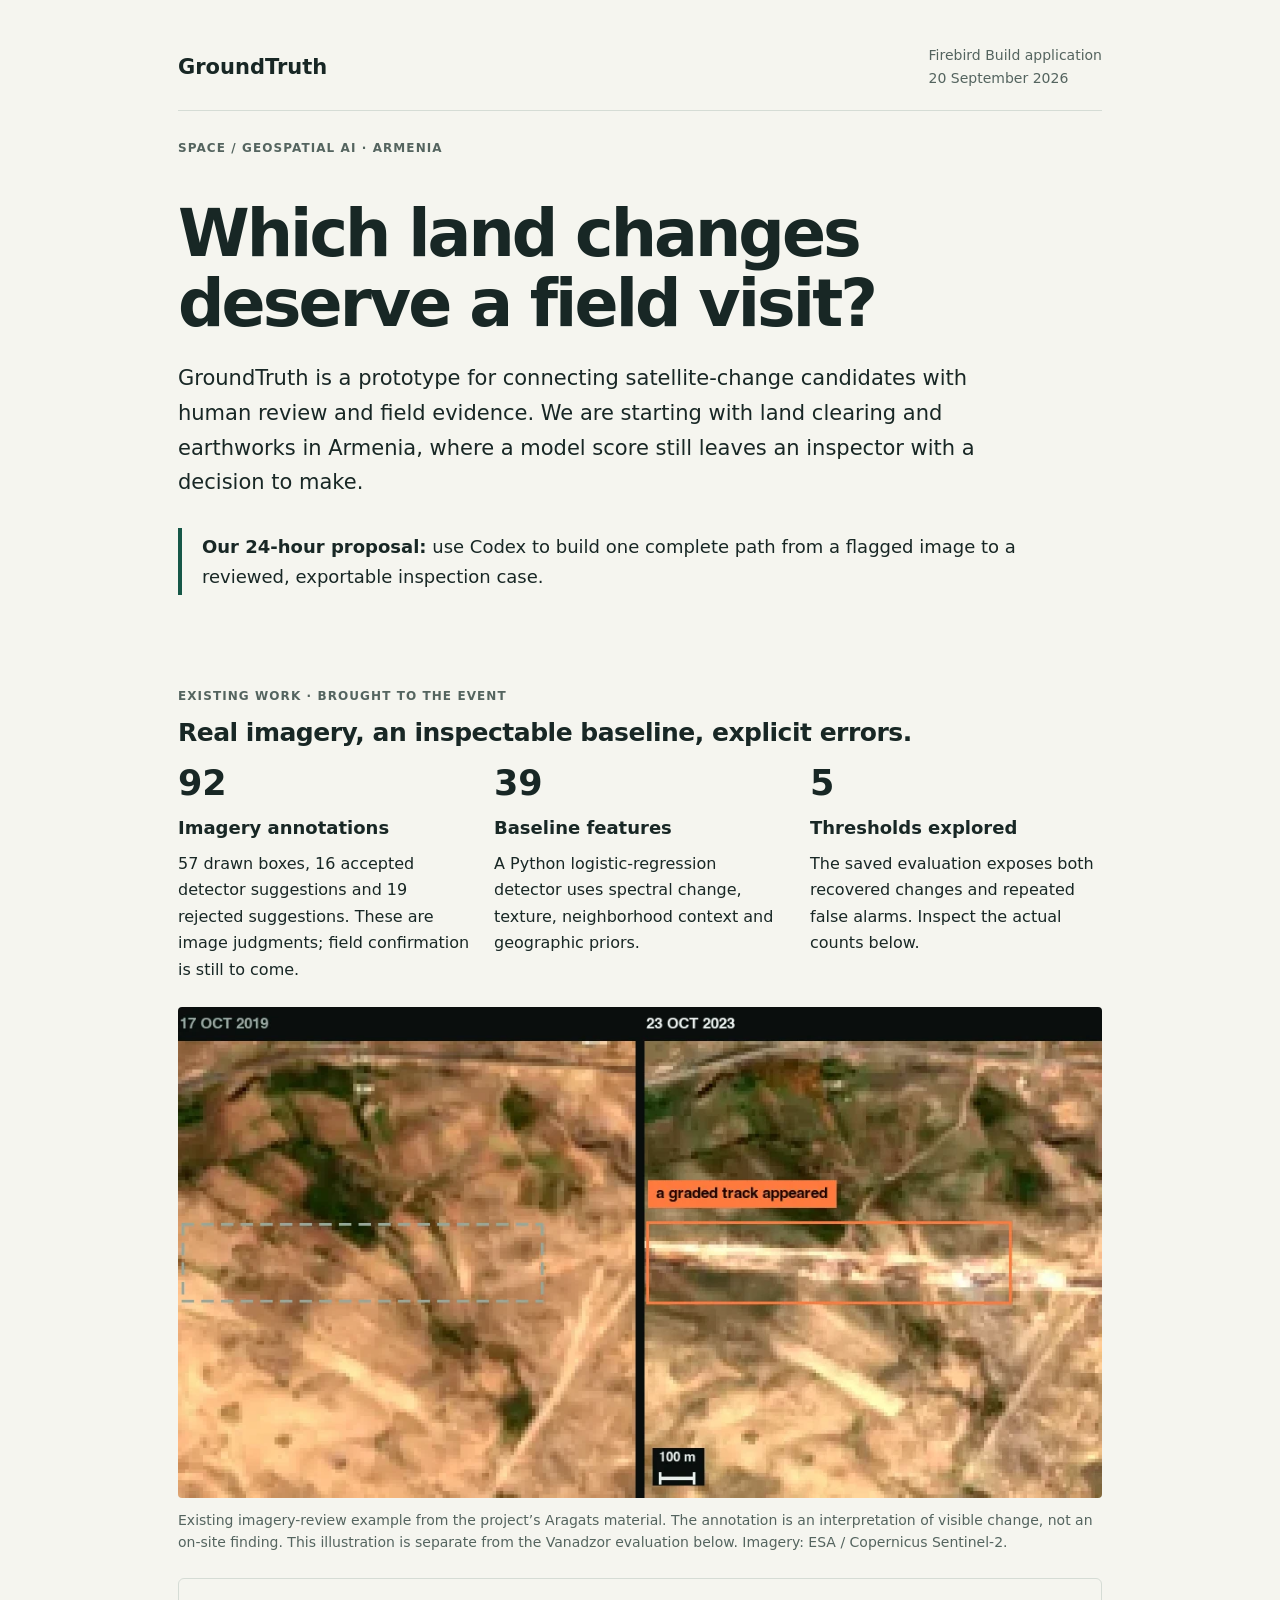
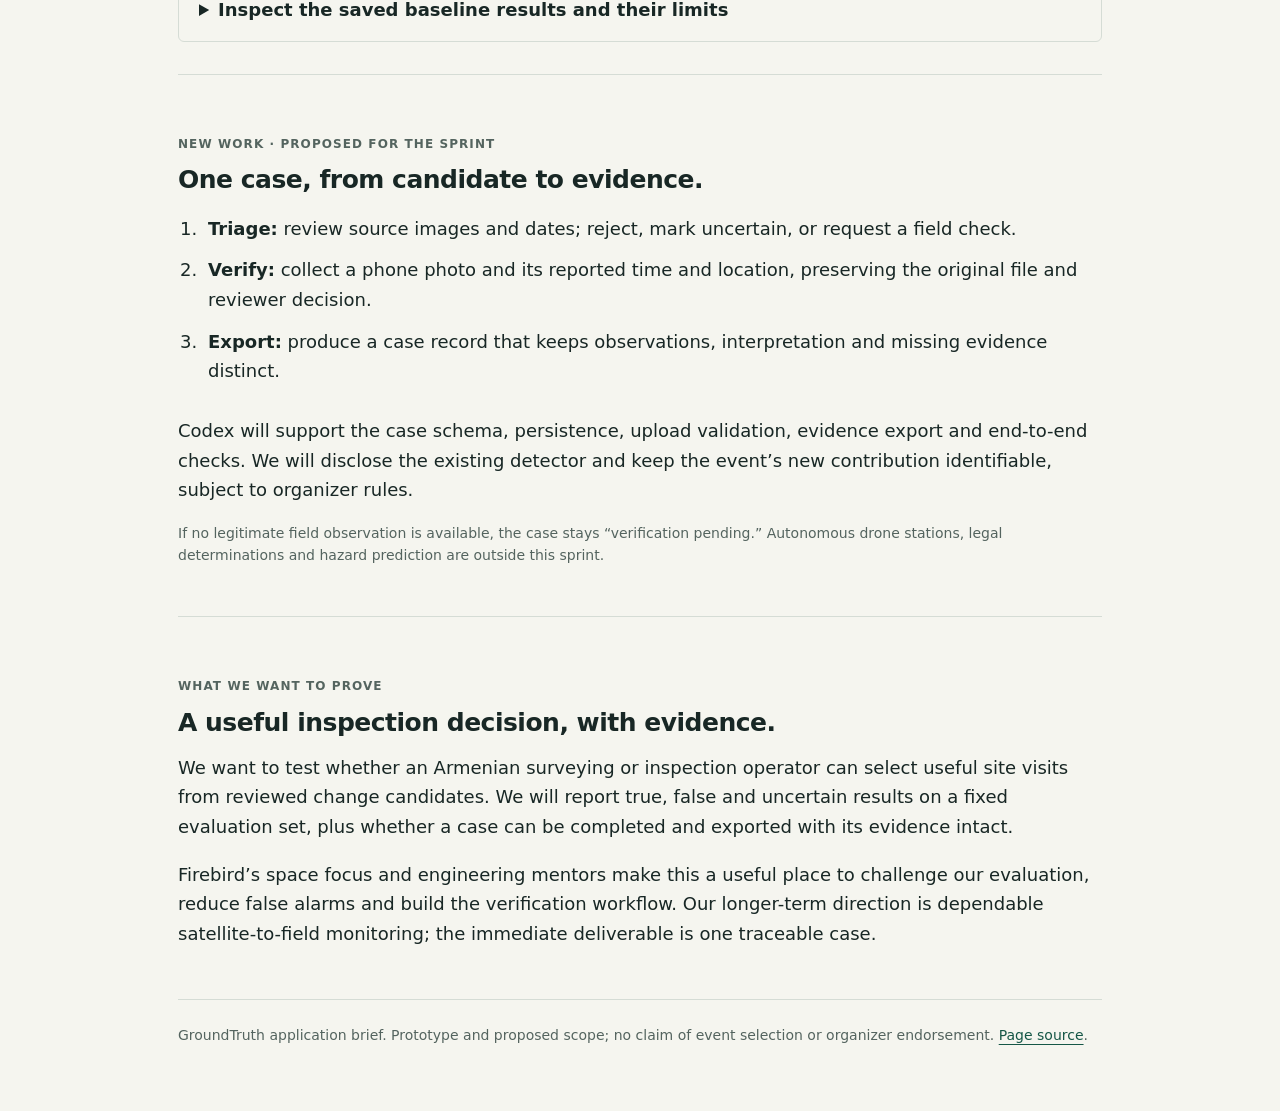
==== apply.html @ c6379533 "Add evidence-based Firebird application brief" ====
<!doctype html>
<html lang="en">
<head>
<meta charset="utf-8"><meta name="viewport" content="width=device-width,initial-scale=1">
<title>GroundTruth · Firebird Build application</title>
<meta name="description" content="Satellite-change triage for Armenian land inspection. Existing evidence and a focused 24-hour Codex build proposal.">
<style>
:root{color-scheme:light;--ink:#182725;--muted:#54645f;--line:#d5dcd5;--paper:#f5f5ef;--accent:#165747}*{box-sizing:border-box}body{margin:0;background:var(--paper);color:var(--ink);font:18px/1.65 system-ui,-apple-system,BlinkMacSystemFont,"Segoe UI",sans-serif}main{max-width:980px;margin:auto;padding:44px 28px 64px}header{display:flex;gap:24px;justify-content:space-between;align-items:center;border-bottom:1px solid var(--line);padding-bottom:20px;font-size:14px}.brand{font-weight:750;font-size:21px}.meta{color:var(--muted)}h1{font-size:clamp(36px,6vw,65px);line-height:1.08;letter-spacing:-.045em;max-width:830px;margin:40px 0 22px}h2{font-size:25px;line-height:1.25;margin:0 0 14px;letter-spacing:-.02em}h3{font-size:18px;margin:0 0 8px}p{margin:0 0 18px}.lead{font-size:21px;max-width:810px}.label{font-size:12px;font-weight:750;letter-spacing:.09em;text-transform:uppercase;color:var(--muted);margin:28px 0 10px}.focus{border-left:4px solid var(--accent);padding:4px 0 4px 20px;margin:28px 0 32px;max-width:850px}.focus p{margin:0}section{padding:32px 0;border-bottom:1px solid var(--line)}figure{margin:24px 0 0}img{width:100%;height:auto;display:block;border-radius:4px}figcaption,.small{font-size:14px;line-height:1.55;color:var(--muted);margin-top:12px}.grid{display:grid;grid-template-columns:repeat(3,1fr);gap:24px}.grid p{font-size:16px;margin-bottom:0}.number{display:block;font-size:35px;line-height:1.2;margin-bottom:9px;font-weight:700}.steps{padding-left:25px}.steps li{padding:0 0 12px 5px}details{margin-top:24px;border:1px solid var(--line);border-radius:6px;padding:16px 20px}summary{cursor:pointer;font-weight:650}details p:first-of-type{margin-top:20px}a{color:var(--accent);text-underline-offset:4px}a:focus-visible,summary:focus-visible{outline:3px solid var(--accent);outline-offset:5px}table{width:100%;border-collapse:collapse;font-size:15px;margin:20px 0}th,td{text-align:left;padding:10px 8px;border-bottom:1px solid var(--line)}footer{font-size:14px;color:var(--muted);padding-top:24px}@media(max-width:600px){main{padding:24px 20px 40px}header{align-items:start;gap:12px}.meta{max-width:140px;text-align:right;font-size:12px}h1{margin-top:32px}.lead{font-size:18px}.grid{grid-template-columns:1fr;gap:20px}.number{font-size:28px}.grid div{border-top:1px solid var(--line);padding-top:16px}details{padding:14px}th,td{padding:9px 4px;font-size:12px}section{padding:28px 0}}
</style>
</head>
<body><main>
<header><span class="brand">GroundTruth</span><span class="meta">Firebird Build application<br>20 September 2026</span></header>
<p class="label">Space / geospatial AI · Armenia</p>
<h1>Which land changes deserve a field visit?</h1>
<p class="lead">GroundTruth is a prototype for connecting satellite-change candidates with human review and field evidence. We are starting with land clearing and earthworks in Armenia, where a model score still leaves an inspector with a decision to make.</p>
<div class="focus"><p><strong>Our 24-hour proposal:</strong> use Codex to build one complete path from a flagged image to a reviewed, exportable inspection case.</p></div>
<section aria-labelledby="existing"><p class="label">Existing work · brought to the event</p><h2 id="existing">Real imagery, an inspectable baseline, explicit errors.</h2>
<div class="grid"><div><span class="number">92</span><h3>Imagery annotations</h3><p>57 drawn boxes, 16 accepted detector suggestions and 19 rejected suggestions. These are image judgments; field confirmation is still to come.</p></div><div><span class="number">39</span><h3>Baseline features</h3><p>A Python logistic-regression detector uses spectral change, texture, neighborhood context and geographic priors.</p></div><div><span class="number">5</span><h3>Thresholds explored</h3><p>The saved evaluation exposes both recovered changes and repeated false alarms. Inspect the actual counts below.</p></div></div>
<figure><img src="img/a3.webp" width="1034" height="550" alt="Sentinel-2 comparison dated 17 October 2019 and 23 October 2023, with an annotated possible new track and a 100 metre scale."><figcaption>Existing imagery-review example from the project’s Aragats material. The annotation is an interpretation of visible change, not an on-site finding. This illustration is separate from the Vanadzor evaluation below. Imagery: ESA / Copernicus Sentinel-2.</figcaption></figure>
<details><summary>Inspect the saved baseline results and their limits</summary><p>The archived Vanadzor report shows the trade-off between recovering selected changes and repeating known false alarms:</p>
<table><thead><tr><th scope="col">Threshold</th><th scope="col">Drawn positive boxes hit</th><th scope="col">Rejected boxes hit</th></tr></thead><tbody><tr><td>0.5</td><td>51 / 56</td><td>13 / 19</td></tr><tr><td>0.7</td><td>42 / 56</td><td>9 / 19</td></tr><tr><td>0.9</td><td>22 / 56</td><td>6 / 19</td></tr></tbody></table>
<p class="small">The 57 drawn boxes include one uncertain example excluded from the positive denominator. These are saved exploratory spatial cross-validation results, not a new training run, operational precision, or an independent-region benchmark. Box matching does not establish semantic-class accuracy. The archived report’s feature labels use 2018/2021/2025; its scene provenance and split boundaries need reconciliation before a fresh evaluation.</p>
<p class="small"><a href="evidence-summary.json">Download the aggregate evidence and source hashes</a>. Full training inputs are not included here, so this page does not claim to reproduce the detector.</p></details>
</section>
<section aria-labelledby="build"><p class="label">New work · proposed for the sprint</p><h2 id="build">One case, from candidate to evidence.</h2><ol class="steps"><li><strong>Triage:</strong> review source images and dates; reject, mark uncertain, or request a field check.</li><li><strong>Verify:</strong> collect a phone photo and its reported time and location, preserving the original file and reviewer decision.</li><li><strong>Export:</strong> produce a case record that keeps observations, interpretation and missing evidence distinct.</li></ol><p>Codex will support the case schema, persistence, upload validation, evidence export and end-to-end checks. We will disclose the existing detector and keep the event’s new contribution identifiable, subject to organizer rules.</p><p class="small">If no legitimate field observation is available, the case stays “verification pending.” Autonomous drone stations, legal determinations and hazard prediction are outside this sprint.</p></section>
<section aria-labelledby="why"><p class="label">What we want to prove</p><h2 id="why">A useful inspection decision, with evidence.</h2><p>We want to test whether an Armenian surveying or inspection operator can select useful site visits from reviewed change candidates. We will report true, false and uncertain results on a fixed evaluation set, plus whether a case can be completed and exported with its evidence intact.</p><p>Firebird’s space focus and engineering mentors make this a useful place to challenge our evaluation, reduce false alarms and build the verification workflow. Our longer-term direction is dependable satellite-to-field monitoring; the immediate deliverable is one traceable case.</p></section>
<footer>GroundTruth application brief. Prototype and proposed scope; no claim of event selection or organizer endorsement. <a href="https://github.com/JerrySahon/groundtruth/blob/main/apply.html">Page source</a>.</footer>
</main></body></html>
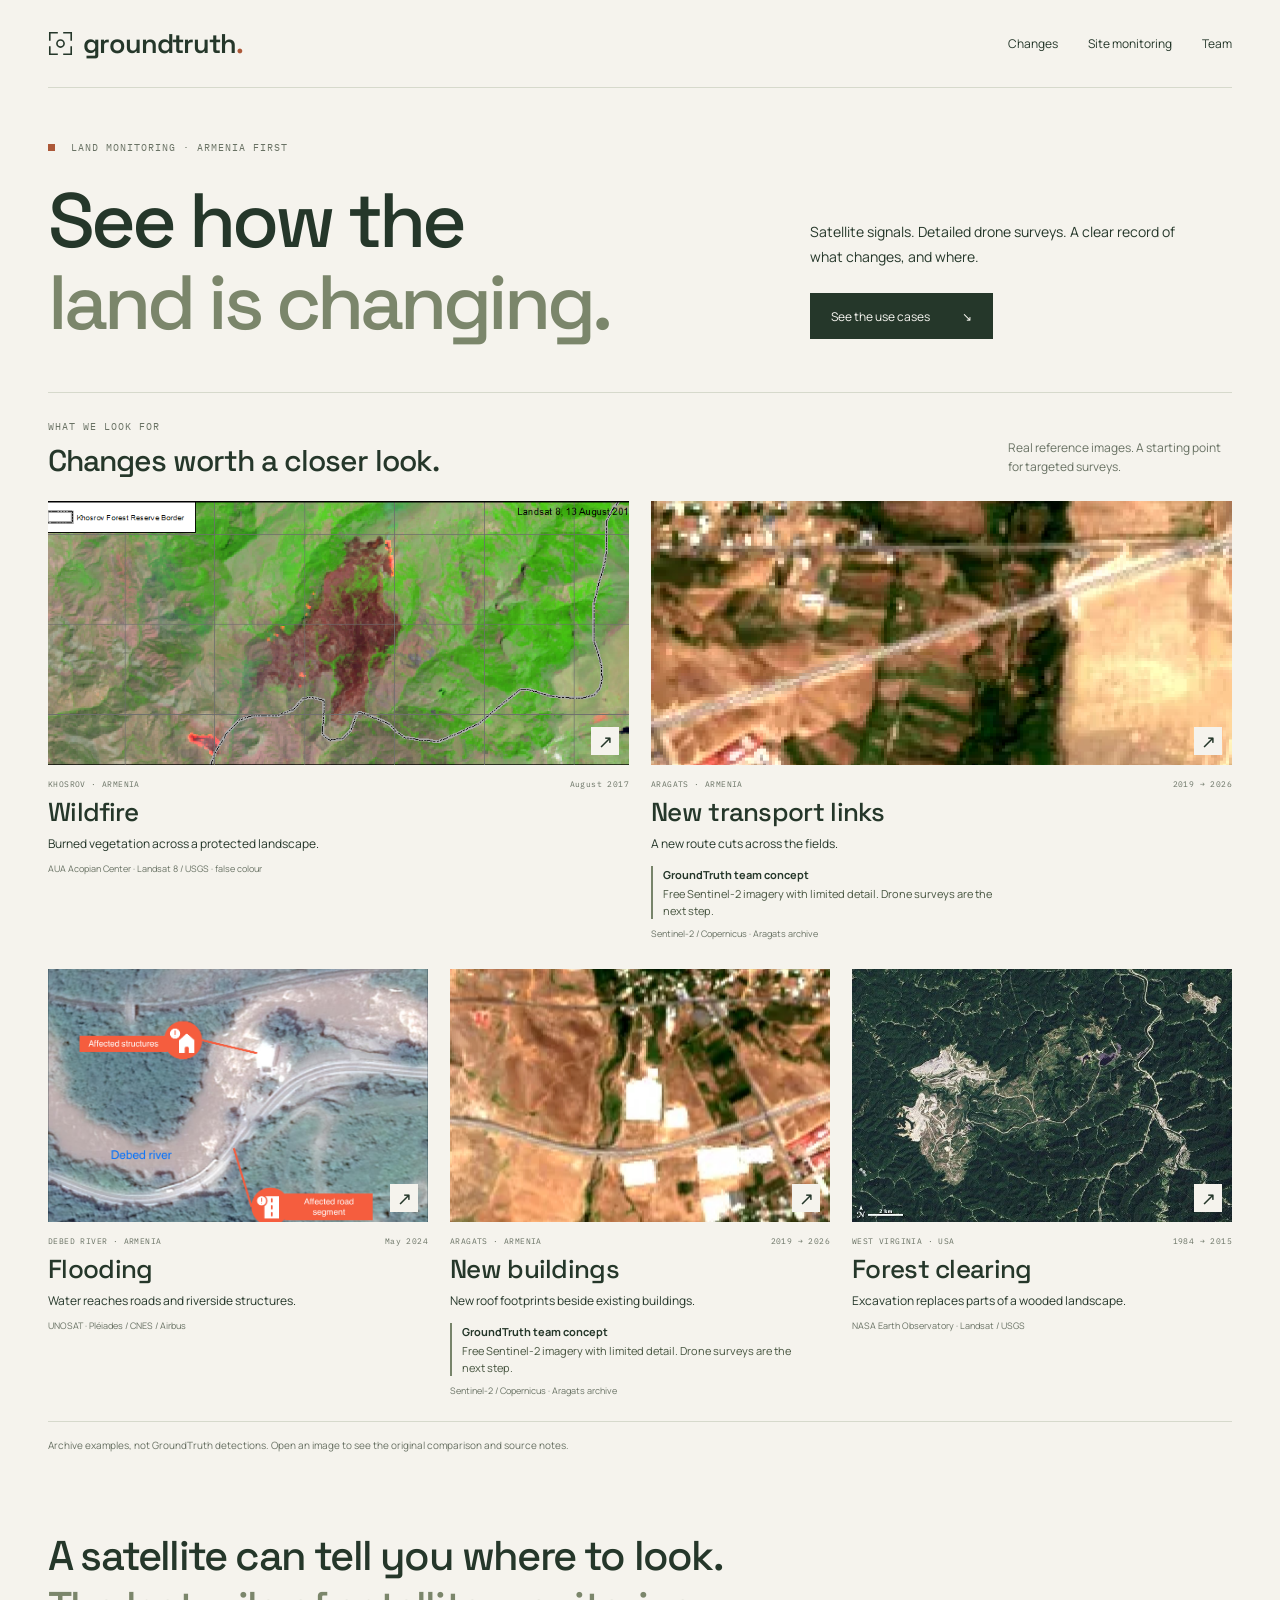
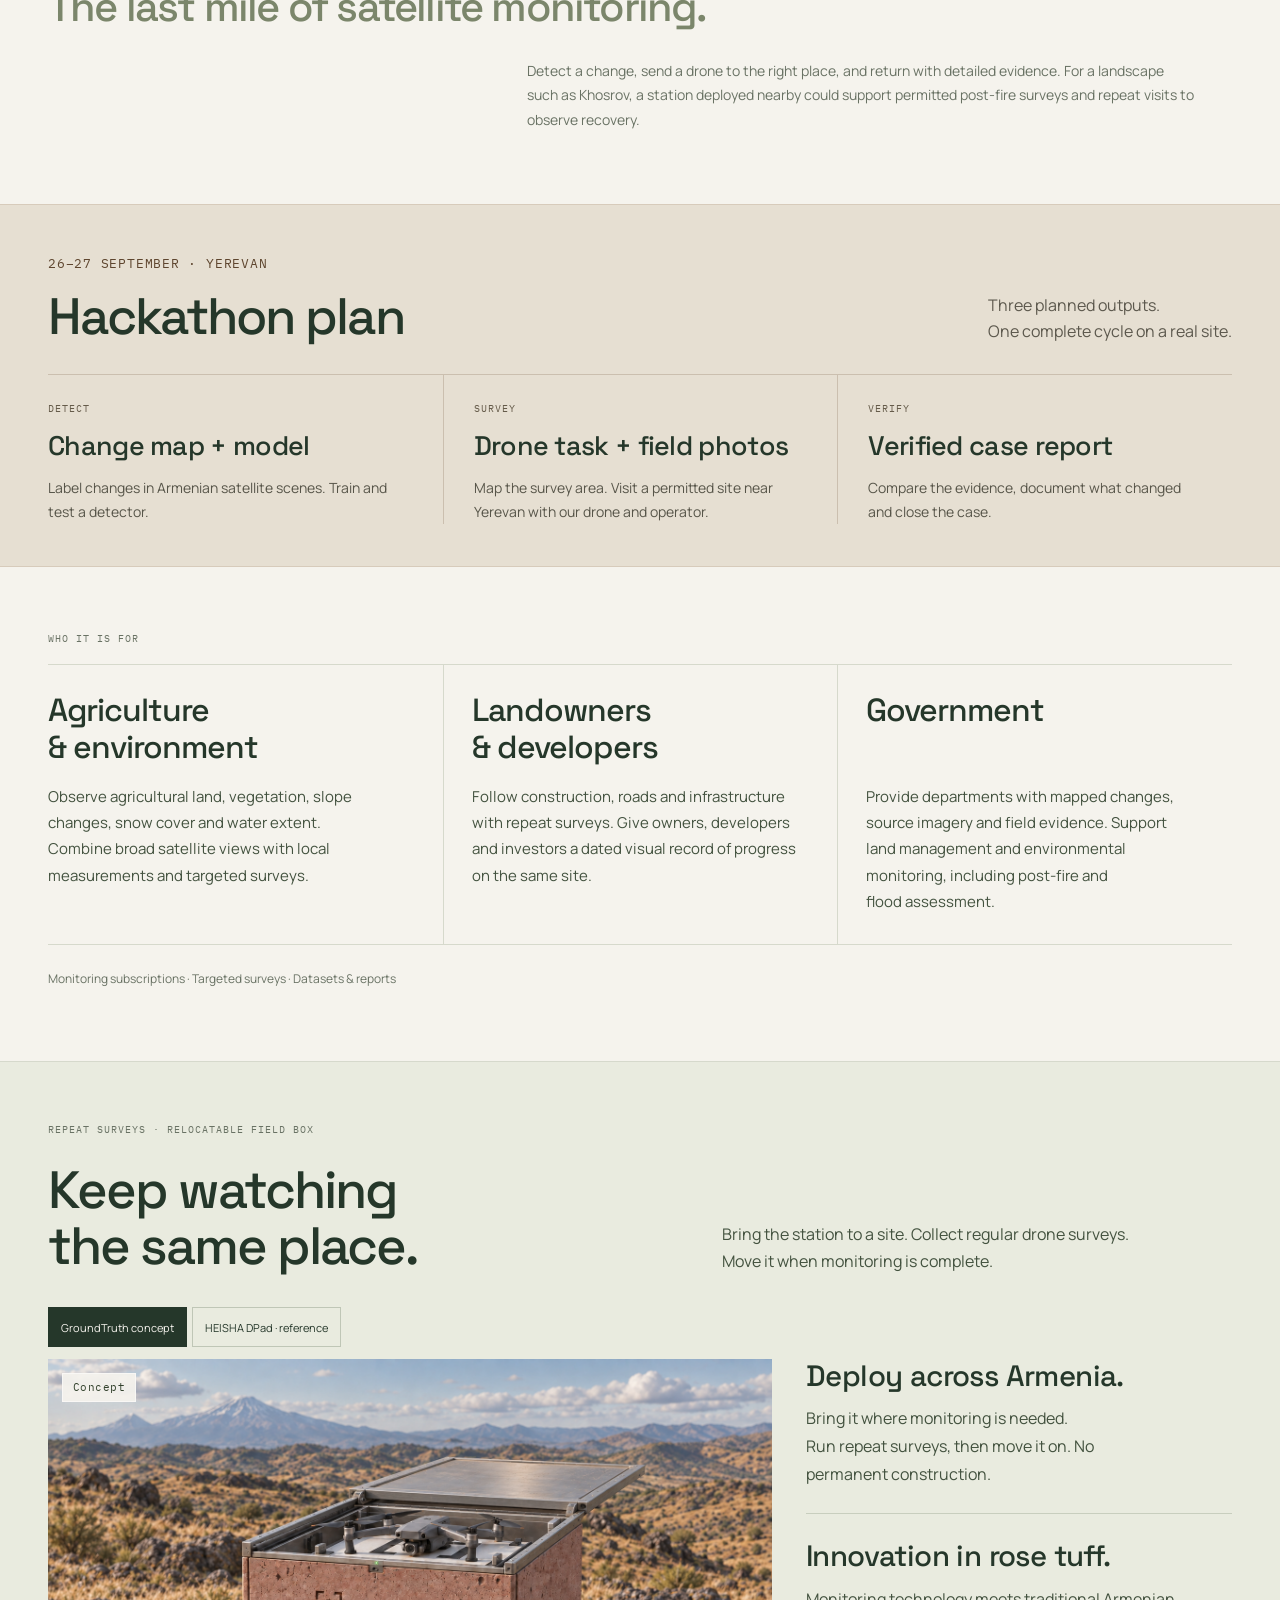
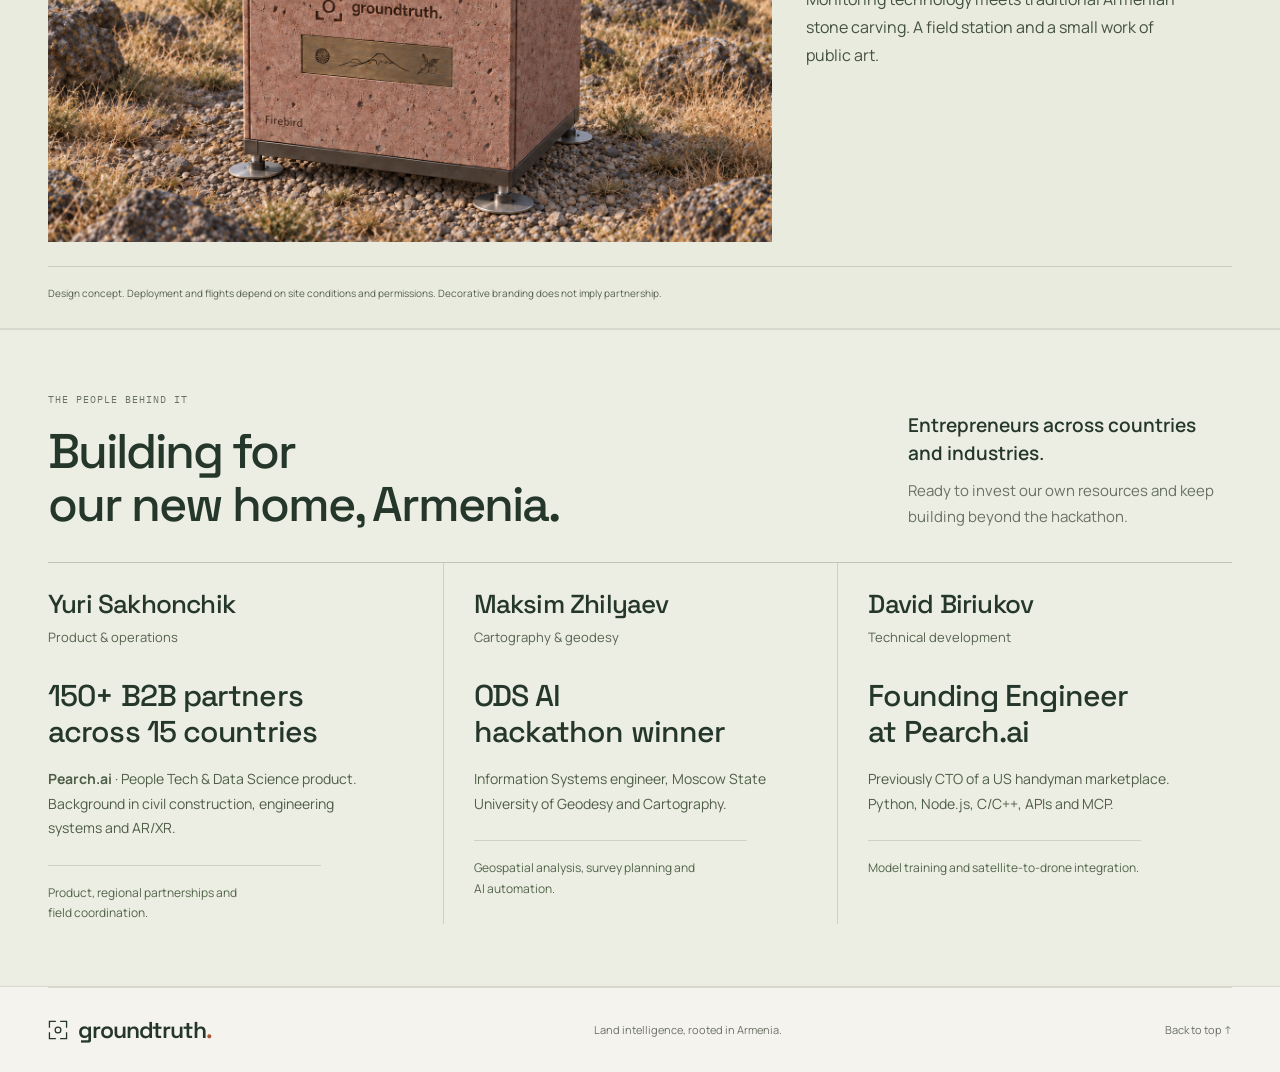
==== commit 12b5d5fd: "Publish reviewed GroundTruth landing with imagery, hackathon plan and team" ====
--- a/apply.html
+++ b/apply.html
@@ -1,28 +1,51 @@
 <!doctype html>
-<html lang="en">
-<head>
-<meta charset="utf-8"><meta name="viewport" content="width=device-width,initial-scale=1">
-<title>GroundTruth · Firebird Build application</title>
-<meta name="description" content="Satellite-change triage for Armenian land inspection. Existing evidence and a focused 24-hour Codex build proposal.">
-<style>
-:root{color-scheme:light;--ink:#182725;--muted:#54645f;--line:#d5dcd5;--paper:#f5f5ef;--accent:#165747}*{box-sizing:border-box}body{margin:0;background:var(--paper);color:var(--ink);font:18px/1.65 system-ui,-apple-system,BlinkMacSystemFont,"Segoe UI",sans-serif}main{max-width:980px;margin:auto;padding:44px 28px 64px}header{display:flex;gap:24px;justify-content:space-between;align-items:center;border-bottom:1px solid var(--line);padding-bottom:20px;font-size:14px}.brand{font-weight:750;font-size:21px}.meta{color:var(--muted)}h1{font-size:clamp(36px,6vw,65px);line-height:1.08;letter-spacing:-.045em;max-width:830px;margin:40px 0 22px}h2{font-size:25px;line-height:1.25;margin:0 0 14px;letter-spacing:-.02em}h3{font-size:18px;margin:0 0 8px}p{margin:0 0 18px}.lead{font-size:21px;max-width:810px}.label{font-size:12px;font-weight:750;letter-spacing:.09em;text-transform:uppercase;color:var(--muted);margin:28px 0 10px}.focus{border-left:4px solid var(--accent);padding:4px 0 4px 20px;margin:28px 0 32px;max-width:850px}.focus p{margin:0}section{padding:32px 0;border-bottom:1px solid var(--line)}figure{margin:24px 0 0}img{width:100%;height:auto;display:block;border-radius:4px}figcaption,.small{font-size:14px;line-height:1.55;color:var(--muted);margin-top:12px}.grid{display:grid;grid-template-columns:repeat(3,1fr);gap:24px}.grid p{font-size:16px;margin-bottom:0}.number{display:block;font-size:35px;line-height:1.2;margin-bottom:9px;font-weight:700}.steps{padding-left:25px}.steps li{padding:0 0 12px 5px}details{margin-top:24px;border:1px solid var(--line);border-radius:6px;padding:16px 20px}summary{cursor:pointer;font-weight:650}details p:first-of-type{margin-top:20px}a{color:var(--accent);text-underline-offset:4px}a:focus-visible,summary:focus-visible{outline:3px solid var(--accent);outline-offset:5px}table{width:100%;border-collapse:collapse;font-size:15px;margin:20px 0}th,td{text-align:left;padding:10px 8px;border-bottom:1px solid var(--line)}footer{font-size:14px;color:var(--muted);padding-top:24px}@media(max-width:600px){main{padding:24px 20px 40px}header{align-items:start;gap:12px}.meta{max-width:140px;text-align:right;font-size:12px}h1{margin-top:32px}.lead{font-size:18px}.grid{grid-template-columns:1fr;gap:20px}.number{font-size:28px}.grid div{border-top:1px solid var(--line);padding-top:16px}details{padding:14px}th,td{padding:9px 4px;font-size:12px}section{padding:28px 0}}
-</style>
-</head>
-<body><main>
-<header><span class="brand">GroundTruth</span><span class="meta">Firebird Build application<br>20 September 2026</span></header>
-<p class="label">Space / geospatial AI · Armenia</p>
-<h1>Which land changes deserve a field visit?</h1>
-<p class="lead">GroundTruth is a prototype for connecting satellite-change candidates with human review and field evidence. We are starting with land clearing and earthworks in Armenia, where a model score still leaves an inspector with a decision to make.</p>
-<div class="focus"><p><strong>Our 24-hour proposal:</strong> use Codex to build one complete path from a flagged image to a reviewed, exportable inspection case.</p></div>
-<section aria-labelledby="existing"><p class="label">Existing work · brought to the event</p><h2 id="existing">Real imagery, an inspectable baseline, explicit errors.</h2>
-<div class="grid"><div><span class="number">92</span><h3>Imagery annotations</h3><p>57 drawn boxes, 16 accepted detector suggestions and 19 rejected suggestions. These are image judgments; field confirmation is still to come.</p></div><div><span class="number">39</span><h3>Baseline features</h3><p>A Python logistic-regression detector uses spectral change, texture, neighborhood context and geographic priors.</p></div><div><span class="number">5</span><h3>Thresholds explored</h3><p>The saved evaluation exposes both recovered changes and repeated false alarms. Inspect the actual counts below.</p></div></div>
-<figure><img src="img/a3.webp" width="1034" height="550" alt="Sentinel-2 comparison dated 17 October 2019 and 23 October 2023, with an annotated possible new track and a 100 metre scale."><figcaption>Existing imagery-review example from the project’s Aragats material. The annotation is an interpretation of visible change, not an on-site finding. This illustration is separate from the Vanadzor evaluation below. Imagery: ESA / Copernicus Sentinel-2.</figcaption></figure>
-<details><summary>Inspect the saved baseline results and their limits</summary><p>The archived Vanadzor report shows the trade-off between recovering selected changes and repeating known false alarms:</p>
-<table><thead><tr><th scope="col">Threshold</th><th scope="col">Drawn positive boxes hit</th><th scope="col">Rejected boxes hit</th></tr></thead><tbody><tr><td>0.5</td><td>51 / 56</td><td>13 / 19</td></tr><tr><td>0.7</td><td>42 / 56</td><td>9 / 19</td></tr><tr><td>0.9</td><td>22 / 56</td><td>6 / 19</td></tr></tbody></table>
-<p class="small">The 57 drawn boxes include one uncertain example excluded from the positive denominator. These are saved exploratory spatial cross-validation results, not a new training run, operational precision, or an independent-region benchmark. Box matching does not establish semantic-class accuracy. The archived report’s feature labels use 2018/2021/2025; its scene provenance and split boundaries need reconciliation before a fresh evaluation.</p>
-<p class="small"><a href="evidence-summary.json">Download the aggregate evidence and source hashes</a>. Full training inputs are not included here, so this page does not claim to reproduce the detector.</p></details>
+<html lang="en"><head><meta charset="utf-8"><meta name="viewport" content="width=device-width,initial-scale=1">
+<title>GroundTruth — See how the land is changing</title><meta name="description" content="Land monitoring in Armenia: satellite change detection, targeted drone surveys and a clear record of each site over time.">
+<meta name="theme-color" content="#f5f3ed"><meta property="og:title" content="GroundTruth — See how the land is changing"><meta property="og:description" content="Find changes from space. Verify them in the field. Follow the same site over time."><meta property="og:type" content="website"><meta property="og:image" content="assets/observations/khosrov-fire-aua.png"><meta name="twitter:card" content="summary_large_image">
+<link rel="icon" type="image/svg+xml" href="favicon.svg"><link rel="stylesheet" href="assets/fonts/fonts.css"><link rel="stylesheet" href="styles.css?v=c1ea123e"><script src="hardware.js?v=3bca5969" defer></script><script src="imagery.js?v=9d66d478" defer></script></head><body><a class="skip" href="#main">Skip to content</a><header class="masthead wrap"><a class="brand" href="#main" aria-label="GroundTruth home"><svg viewBox="0 0 28 28" aria-hidden="true"><path d="M2 11V2h9M17 2h9v9M26 17v9h-9M11 26H2v-9"/><circle cx="14" cy="14" r="4"/></svg>groundtruth<span>.</span></a><nav aria-label="Main navigation"><a href="#observations">Changes</a><a href="#stations">Site monitoring</a><a href="#team">Team</a></nav></header><main id="main">
+<section class="hero wrap"><div><p class="eyebrow"><span class="square"></span> LAND MONITORING · ARMENIA FIRST</p><h1>See how the<br><em>land is changing.</em></h1></div><div class="hero-description"><p>Satellite signals. Detailed drone surveys. A clear record of what changes, and where.</p><a class="button dark" href="#observations">See the use cases <span aria-hidden="true">↘</span></a></div></section>
+<section class="change-gallery wrap" id="observations" aria-labelledby="gallery-title">
+<div id="evidence" class="gallery-heading"><div><p class="eyebrow">WHAT WE LOOK FOR</p><h2 id="gallery-title">Changes worth a closer look.</h2></div><p>Real reference images. A starting point for targeted surveys.</p></div>
+<div class="change-grid">
+<article class="change-card featured">
+<button type="button" class="change-photo fire-preview" data-source="fire" aria-label="Open original: Wildfire"><svg viewBox="40 34 814 357" preserveAspectRatio="xMidYMid slice" role="img" aria-label="Khosrov wildfire, false-colour Landsat image published by AUA"><image href="assets/observations/khosrov-fire-aua.png" width="1122" height="794"/></svg><span class="photo-open" aria-hidden="true">↗</span></button>
+<div class="change-meta mono"><span>KHOSROV · ARMENIA</span><span>August 2017</span></div><h3>Wildfire</h3><p class="change-observed">Burned vegetation across a protected landscape.</p><p class="change-source">AUA Acopian Center · Landsat 8 / USGS · false colour</p></article>
+<article class="change-card featured">
+<button type="button" class="change-photo " data-source="road" aria-label="Open original: New transport links"><img src="assets/aragats/road-after.jpg" alt="Supplied Aragats satellite image showing a broad pale route crossing agricultural fields." loading="lazy"><span class="photo-open" aria-hidden="true">↗</span></button>
+<div class="change-meta mono"><span>ARAGATS · ARMENIA</span><span>2019 → 2026</span></div><h3>New transport links</h3><p class="change-observed">A new route cuts across the fields.</p><p class="team-concept-note"><strong>GroundTruth team concept</strong><span>Free Sentinel-2 imagery with limited detail. Drone surveys are the next step.</span></p><p class="change-source">Sentinel-2 / Copernicus · Aragats archive</p></article>
+<article class="change-card ">
+<button type="button" class="change-photo flood-preview" data-source="flood" aria-label="Open original: Flooding"><svg viewBox="909 211 844 711" preserveAspectRatio="xMidYMid slice" role="img" aria-label="Debed flood impacts, post-event image and annotations published by UNOSAT"><image href="assets/observations/debed-flood-unosat.png" width="1800" height="1013"/></svg><span class="photo-open" aria-hidden="true">↗</span></button>
+<div class="change-meta mono"><span>DEBED RIVER · ARMENIA</span><span>May 2024</span></div><h3>Flooding</h3><p class="change-observed">Water reaches roads and riverside structures.</p><p class="change-source">UNOSAT · Pléiades / CNES / Airbus</p></article>
+<article class="change-card ">
+<button type="button" class="change-photo " data-source="buildings" aria-label="Open original: New buildings"><img src="assets/aragats/roof-after.jpg" alt="Supplied Aragats satellite image with bright roof-like features beside a road." loading="lazy"><span class="photo-open" aria-hidden="true">↗</span></button>
+<div class="change-meta mono"><span>ARAGATS · ARMENIA</span><span>2019 → 2026</span></div><h3>New buildings</h3><p class="change-observed">New roof footprints beside existing buildings.</p><p class="team-concept-note"><strong>GroundTruth team concept</strong><span>Free Sentinel-2 imagery with limited detail. Drone surveys are the next step.</span></p><p class="change-source">Sentinel-2 / Copernicus · Aragats archive</p></article>
+<article class="change-card ">
+<button type="button" class="change-photo " data-source="forest" aria-label="Open original: Forest clearing"><img src="assets/observations/hobet-2015-08-22.jpg" alt="NASA Landsat image of the Hobet mine, with exposed excavations surrounded by forest." loading="lazy"><span class="photo-open" aria-hidden="true">↗</span></button>
+<div class="change-meta mono"><span>WEST VIRGINIA · USA</span><span>1984 → 2015</span></div><h3>Forest clearing</h3><p class="change-observed">Excavation replaces parts of a wooded landscape.</p><p class="change-source">NASA Earth Observatory · Landsat / USGS</p></article>
+</div><p class="gallery-note">Archive examples, not GroundTruth detections. Open an image to see the original comparison and source notes.</p>
 </section>
-<section aria-labelledby="build"><p class="label">New work · proposed for the sprint</p><h2 id="build">One case, from candidate to evidence.</h2><ol class="steps"><li><strong>Triage:</strong> review source images and dates; reject, mark uncertain, or request a field check.</li><li><strong>Verify:</strong> collect a phone photo and its reported time and location, preserving the original file and reviewer decision.</li><li><strong>Export:</strong> produce a case record that keeps observations, interpretation and missing evidence distinct.</li></ol><p>Codex will support the case schema, persistence, upload validation, evidence export and end-to-end checks. We will disclose the existing detector and keep the event’s new contribution identifiable, subject to organizer rules.</p><p class="small">If no legitimate field observation is available, the case stays “verification pending.” Autonomous drone stations, legal determinations and hazard prediction are outside this sprint.</p></section>
-<section aria-labelledby="why"><p class="label">What we want to prove</p><h2 id="why">A useful inspection decision, with evidence.</h2><p>We want to test whether an Armenian surveying or inspection operator can select useful site visits from reviewed change candidates. We will report true, false and uncertain results on a fixed evaluation set, plus whether a case can be completed and exported with its evidence intact.</p><p>Firebird’s space focus and engineering mentors make this a useful place to challenge our evaluation, reduce false alarms and build the verification workflow. Our longer-term direction is dependable satellite-to-field monitoring; the immediate deliverable is one traceable case.</p></section>
-<footer>GroundTruth application brief. Prototype and proposed scope; no claim of event selection or organizer endorsement. <a href="https://github.com/JerrySahon/groundtruth/blob/main/apply.html">Page source</a>.</footer>
-</main></body></html>
+<dialog id="source-dialog" aria-labelledby="source-title"><div class="source-dialog-head"><div><p class="eyebrow" id="source-place"></p><h2 id="source-title"></h2></div><button type="button" id="source-close" aria-label="Close original image">Close <span aria-hidden="true">×</span></button></div><div id="source-images"></div><p id="source-caption"></p><p id="source-credit"></p></dialog>
+<section class="intro wrap section" id="monitoring"><h2>A satellite can tell you where to look. <br><span class="muted">The last mile of satellite monitoring.</span></h2><p>Detect a change, send a drone to the right place, and return with detailed evidence. For a landscape such as Khosrov, a station deployed nearby could support permitted post-fire surveys and repeat visits to observe recovery.</p>
+</section><section class="hackathon-plan" id="sprint" aria-labelledby="hackathon-title"><div class="wrap">
+<div class="hackathon-heading"><div><p class="hackathon-date mono">26–27 SEPTEMBER · YEREVAN</p><h2 id="hackathon-title">Hackathon plan</h2></div><p>Three planned outputs. <br>One complete cycle on a real site.</p></div>
+<div class="hackathon-outputs">
+<article><span class="output-label mono">DETECT</span><h3>Change map + model</h3><p>Label changes in Armenian satellite scenes. Train and test a detector.</p></article>
+<article><span class="output-label mono">SURVEY</span><h3>Drone task + field photos</h3><p>Map the survey area. Visit a permitted site near Yerevan with our drone and operator.</p></article>
+<article><span class="output-label mono">VERIFY</span><h3>Verified case report</h3><p>Compare the evidence, document what changed and close the case.</p></article>
+</div></div></section><section class="users-section section wrap" id="audience"><p class="eyebrow">WHO IT IS FOR</p><div class="use-cases"><article><h2>Agriculture<br>& environment</h2><p>Observe agricultural land, vegetation, slope changes, snow cover and water extent. Combine broad satellite views with local measurements and targeted surveys.</p></article><article><h2>Landowners<br>& developers</h2><p>Follow construction, roads and infrastructure with repeat surveys. Give owners, developers and investors a dated visual record of progress on the same site.</p></article><article><h2>Government</h2><p>Provide departments with mapped changes, source imagery and field evidence. Support land management and environmental monitoring, including post-fire and flood assessment.</p></article></div><p class="business-note">Monitoring subscriptions · Targeted surveys · Datasets & reports</p></section><section class="deployment-section" id="stations"><div class="wrap">
+<div class="deployment-heading"><div><p class="eyebrow">REPEAT SURVEYS · RELOCATABLE FIELD BOX</p><h2>Keep watching<br>the same place.</h2></div><p>Bring the station to a site. Collect regular drone surveys. Move it when monitoring is complete.</p></div>
+<div class="deployment-layout">
+<div class="hardware-visual"><div class="hardware-tabs" role="group" aria-label="View the GroundTruth concept or hardware reference"><button type="button" data-hardware="concept" class="active" aria-pressed="true">GroundTruth concept</button><button type="button" data-hardware="reference" aria-pressed="false">HEISHA DPad · reference</button></div>
+<figure><img id="hardware-image" src="assets/hardware/groundtruth-field-box-v18.png" width="1536" height="1024" alt="GroundTruth concept: a rose-tuff drone station with Armenian-inspired engraving in a highland landscape." loading="lazy"><figcaption id="hardware-caption" class="concept-badge">Concept</figcaption></figure></div>
+<div class="deployment-details">
+<article><h3>Deploy across Armenia.</h3><p>Bring it where monitoring is needed. Run repeat surveys, then move it on. No permanent construction.</p></article>
+<article><h3>Innovation in rose tuff.</h3><p>Monitoring technology meets traditional Armenian stone carving. A field station and a small work of public art.</p></article>
+</div></div>
+<p class="deployment-note">Design concept. Deployment and flights depend on site conditions and permissions. Decorative branding does not imply partnership.</p>
+</div></section><section class="team-section" id="team"><div class="wrap">
+<div class="section-heading"><div><p class="eyebrow">THE PEOPLE BEHIND IT</p><h2>Building for<br>our new home, Armenia.</h2></div><p class="team-intro"><strong>Entrepreneurs across countries and industries.</strong> Ready to invest our own resources and keep building beyond the hackathon.</p></div>
+<div class="team-profiles">
+<article><header><h3>Yuri Sakhonchik</h3><p class="person-role">Product & operations</p></header><div class="person-experience"><p class="experience-headline">150+ B2B partners<br>across 15 countries</p><p><strong>Pearch.ai</strong> · People Tech & Data Science product. Background in civil construction, engineering systems and AR/XR.</p></div><p class="person-contribution">Product, regional partnerships and field coordination.</p></article>
+<article><header><h3>Maksim Zhilyaev</h3><p class="person-role">Cartography & geodesy</p></header><div class="person-experience"><p class="experience-headline">ODS AI<br>hackathon winner</p><p>Information Systems engineer, Moscow State University of Geodesy and Cartography.</p></div><p class="person-contribution">Geospatial analysis, survey planning and AI automation.</p></article>
+<article><header><h3>David Biriukov</h3><p class="person-role">Technical development</p></header><div class="person-experience"><p class="experience-headline">Founding Engineer<br>at Pearch.ai</p><p>Previously CTO of a US handyman marketplace. Python, Node.js, C/C++, APIs and MCP.</p></div><p class="person-contribution">Model training and satellite-to-drone integration.</p></article>
+</div></div></section></main><footer class="wrap"><a class="brand small-brand" href="#main"><svg viewBox="0 0 28 28" aria-hidden="true"><path d="M2 11V2h9M17 2h9v9M26 17v9h-9M11 26H2v-9"/><circle cx="14" cy="14" r="4"/></svg>groundtruth<span>.</span></a><p>Land intelligence, rooted in Armenia.</p><a href="#main">Back to top ↑</a></footer><noscript><p class="wrap">Reference images remain visible. Opening the full originals and switching station images requires JavaScript.</p></noscript></body></html>
--- a/assets/fonts/fonts.css
+++ b/assets/fonts/fonts.css
@@ -0,0 +1,77 @@
+@font-face {
+  font-family: 'IBM Plex Mono';
+  font-style: normal;
+  font-weight: 400;
+  font-display: swap;
+  src: url(font-0.ttf) format('truetype');
+}
+@font-face {
+  font-family: 'IBM Plex Mono';
+  font-style: normal;
+  font-weight: 500;
+  font-display: swap;
+  src: url(font-1.ttf) format('truetype');
+}
+@font-face {
+  font-family: 'Manrope';
+  font-style: normal;
+  font-weight: 400;
+  font-display: swap;
+  src: url(font-2.ttf) format('truetype');
+}
+@font-face {
+  font-family: 'Manrope';
+  font-style: normal;
+  font-weight: 500;
+  font-display: swap;
+  src: url(font-3.ttf) format('truetype');
+}
+@font-face {
+  font-family: 'Manrope';
+  font-style: normal;
+  font-weight: 600;
+  font-display: swap;
+  src: url(font-4.ttf) format('truetype');
+}
+@font-face {
+  font-family: 'Manrope';
+  font-style: normal;
+  font-weight: 700;
+  font-display: swap;
+  src: url(font-5.ttf) format('truetype');
+}
+@font-face {
+  font-family: 'Manrope';
+  font-style: normal;
+  font-weight: 800;
+  font-display: swap;
+  src: url(font-6.ttf) format('truetype');
+}
+@font-face {
+  font-family: 'Space Grotesk';
+  font-style: normal;
+  font-weight: 400;
+  font-display: swap;
+  src: url(font-7.ttf) format('truetype');
+}
+@font-face {
+  font-family: 'Space Grotesk';
+  font-style: normal;
+  font-weight: 500;
+  font-display: swap;
+  src: url(font-8.ttf) format('truetype');
+}
+@font-face {
+  font-family: 'Space Grotesk';
+  font-style: normal;
+  font-weight: 600;
+  font-display: swap;
+  src: url(font-9.ttf) format('truetype');
+}
+@font-face {
+  font-family: 'Space Grotesk';
+  font-style: normal;
+  font-weight: 700;
+  font-display: swap;
+  src: url(font-10.ttf) format('truetype');
+}
--- a/styles.css
+++ b/styles.css
@@ -0,0 +1,35 @@
+:root{--paper:#f5f3ed;--ink:#25372a;--muted:#697264;--line:#d6d9cc;--accent:#ac5838;--wash:#e9ebdf;--white:#faf9f4;--display:'Space Grotesk',sans-serif;--body:'Manrope',sans-serif;--mono:'IBM Plex Mono',monospace}*{box-sizing:border-box}html{scroll-behavior:smooth;scroll-padding-top:24px}body{margin:0;background:var(--paper);color:var(--ink);font-family:var(--body);-webkit-font-smoothing:antialiased}a{color:inherit;text-decoration:none}button,input{font:inherit}button{cursor:pointer;color:inherit}button,a,input{-webkit-tap-highlight-color:transparent}a:focus-visible,button:focus-visible,input:focus-visible{outline:3px solid #c66a3f;outline-offset:5px}img{max-width:100%;display:block}figure,p{margin:0}p{line-height:1.75;text-wrap:pretty}h1,h2,h3{font-family:var(--display);font-weight:500;margin:0;line-height:1.08;text-wrap:balance}h1{font-size:clamp(46px,6vw,86px);letter-spacing:-4px}h1 em{font-style:normal;color:#7b866b}h2{font-size:clamp(34px,3.8vw,54px);letter-spacing:-2px}h3{font-size:26px;letter-spacing:-.8px}button,a{transition:color .18s,background .18s,border-color .18s}::selection{background:#dac3a4}[hidden]{display:none!important}.wrap{width:calc(100% - 96px);max-width:1344px;margin-inline:auto}.section{padding-block:72px}.mono,.eyebrow{font:400 10px/1.55 var(--mono);letter-spacing:.05em}.eyebrow{letter-spacing:.1em;margin-bottom:24px;color:var(--muted)}.square{display:inline-block;width:7px;height:7px;margin-right:9px;background:var(--accent)}.muted{color:#7b866b}.masthead{height:88px;display:flex;align-items:center;justify-content:space-between;gap:24px;border-bottom:1px solid var(--line)}.brand{font:600 27px var(--display);letter-spacing:-1.1px;display:inline-flex;align-items:center}.brand svg{width:25px;height:25px;fill:none;stroke:currentColor;stroke-width:1.8;margin-right:10px}.brand>span{color:var(--accent)}.masthead nav{display:flex;gap:30px;font-size:12px}.masthead nav a:hover{color:var(--accent)}.hero{display:grid;grid-template-columns:1.65fr 1fr;gap:65px;padding-block:52px 40px;align-items:end}.hero .eyebrow{margin-bottom:23px}.hero-description{max-width:390px;padding-bottom:5px}.hero-description p{font-size:14px;line-height:1.85}.button{display:inline-flex;align-items:center;justify-content:space-between;gap:32px;min-height:46px;padding:13px 21px;font-size:12px}.button.dark{background:var(--ink);color:var(--white)}.button:hover{background:#415441}.hero .button{margin-top:23px}.intro h2{font-size:clamp(30px,3.25vw,48px);max-width:1100px;line-height:1.22;letter-spacing:-1.8px}.intro>p{margin-top:26px;margin-left:auto;max-width:705px;font-size:14px;color:var(--muted)}.section-heading{display:flex;justify-content:space-between;gap:45px;align-items:end;margin-bottom:32px}.section-heading>p{max-width:360px;font-size:14px;color:var(--muted);line-height:1.8}.section-heading .eyebrow{margin-bottom:18px}.evidence-section{background:#24382c;color:var(--white);padding-block:66px}.evidence-section .eyebrow,.evidence-section .section-heading>p{color:#c2cabb}.evidence-controls{display:flex;align-items:center;justify-content:space-between;gap:25px;margin-bottom:23px}.case-tabs,.view-controls{display:flex;gap:4px}.case-tabs button,.view-controls button{background:none;color:#c2cabb;border:1px solid transparent;padding:11px 14px;font-size:12px;line-height:1.4}.case-tabs button{border-bottom:1px solid #526052;padding-inline:16px}.case-tabs button.active{background:#e8eadd;color:var(--ink);border-color:#e8eadd}.view-controls{border:1px solid #586959;padding:3px}.view-controls button{font-size:11px;padding:7px 12px}.view-controls button.active{background:#485b49;color:white}.case-tabs button:hover,.view-controls button:hover{color:white;background:#48614b}.evidence-workspace{display:grid;grid-template-columns:2.6fr 1fr;gap:34px;align-items:start}.pair-view{display:grid;grid-template-columns:1fr 1fr;gap:9px}.image-frame{position:relative}.image-frame img{width:100%;height:auto}.image-date{position:absolute;left:10px;top:10px;background:#233328e8;color:white;padding:6px 8px;font-size:9px}.image-lab{--roi-left:0%;--roi-top:33.3%;--roi-width:88%;--roi-height:66.7%}.change-marker{position:absolute;left:var(--roi-left);top:var(--roi-top);width:var(--roi-width);height:var(--roi-height);overflow:visible;pointer-events:none;z-index:1}.change-marker rect{fill:none;stroke-dasharray:14 9;stroke-linejoin:round;vector-effect:non-scaling-stroke}.marker-contrast{stroke:#17271d;stroke-width:5;stroke-opacity:.7}.marker-line{stroke:#ffe098;stroke-width:2.5}.hide-change .change-marker{display:none}.image-tools{display:flex;justify-content:space-between;gap:15px;align-items:center;padding-block:14px}.image-tools label{font-size:11px;display:flex;gap:7px;align-items:center;cursor:pointer}.image-tools input{accent-color:#cfbd8c;width:15px;height:15px;margin:0}.image-tools>.mono{font-size:8px;color:#b5c1af}.compare{max-width:580px;aspect-ratio:1;position:relative;margin-inline:auto}.compare img{width:100%;height:100%;object-fit:cover}.compare-base{position:absolute;inset:0}.compare-before{position:absolute;inset:0;clip-path:inset(0 calc(100% - var(--split)) 0 0)}.compare-date{position:absolute;top:14px;padding:6px 8px;background:#213a2ae8;font-size:9px;z-index:2}.compare-date.before{left:14px}.compare-date.after{right:14px}.compare-line{position:absolute;left:var(--split);top:0;bottom:0;width:2px;background:var(--paper);transform:translateX(-1px);pointer-events:none;z-index:2}.compare-line span{position:absolute;top:50%;left:50%;transform:translate(-50%,-50%);background:var(--paper);color:var(--ink);border-radius:50%;height:43px;width:43px;display:grid;place-items:center;font-size:18px;box-shadow:0 0 0 5px #fff2}.compare input{position:absolute;inset:0;opacity:0;width:100%;height:100%;cursor:ew-resize;margin:0;z-index:3}.compare:focus-within{outline:3px solid #eccb88;outline-offset:5px}.case-id{font-size:9px;color:#bdc6b2;margin-bottom:17px}.case-info h3{font-size:30px;letter-spacing:-1px;line-height:1.12;margin-bottom:16px}.case-info>p:not(.mono){font-size:13px;color:#c0cabb;line-height:1.8}.case-question{border-top:1px solid #586659;margin-top:22px;padding-top:18px}.case-question .mono{font-size:9px;color:#e1c894}.case-question p{font-size:13px;line-height:1.8;margin-top:10px}.case-info .case-state{font-size:11px!important;margin-top:19px;color:#bcc8b5!important}.image-credit{font-size:10px;color:#b1bfab;line-height:1.8;max-width:860px;margin-top:17px}.build-steps{display:grid;grid-template-columns:repeat(3,1fr);border-block:1px solid var(--line)}.build-steps article{padding:30px 30px 30px 0}.build-steps article+article{padding-left:30px;border-left:1px solid var(--line)}.build-steps svg{display:block;fill:none;stroke:var(--ink);stroke-width:1.5;width:48px;height:48px;margin-bottom:24px}.accent-stroke{stroke:var(--accent)}.build-steps h3{font-size:25px;margin-bottom:16px;line-height:1.18}.build-steps p{font-size:14px;color:var(--muted);line-height:1.8}.build-foot{padding-top:18px;font-size:12px;color:var(--muted)}.users-section{padding-top:0}.use-cases{border-top:1px solid var(--line)}.use-cases article{display:grid;grid-template-columns:minmax(250px,.8fr) minmax(0,1.3fr);gap:32px;align-items:start;border-bottom:1px solid var(--line);padding-block:31px}.use-cases h2{font-size:clamp(32px,3.2vw,44px);letter-spacing:-1.5px;line-height:1.1}.use-cases p{font-size:16px;color:#43523f;max-width:55ch;line-height:1.65}.business-note{margin-top:23px;font-size:12px;color:var(--muted)}.team-section{padding-block:62px;border-block:1px solid var(--line);background:#eceee3}.team-list{border-top:1px solid #cdd3c2}.team-list article{display:grid;grid-template-columns:1fr 1.3fr;gap:65px;padding-block:27px;border-bottom:1px solid #cdd3c2;align-items:start}.team-list h3{font-size:25px}.person-role{font-size:12px;color:#56634e;margin-top:8px}.team-list article>p{font-size:13px;line-height:1.85;color:#56634e}footer{display:flex;align-items:center;justify-content:space-between;gap:30px;padding-block:27px;border-top:1px solid var(--line)}.small-brand{font-size:23px}.small-brand svg{width:20px;height:20px}footer p,footer>a:last-child{font-size:11px;color:var(--muted)}.sr-only{position:absolute;width:1px;height:1px;overflow:hidden;clip:rect(0,0,0,0)}.skip{position:absolute;left:16px;top:-70px;background:var(--paper);padding:15px;z-index:10}.skip:focus{top:12px}
+@media(max-width:1100px){.wrap{width:calc(100% - 64px)}.hero{gap:35px}.hero h1{font-size:64px;letter-spacing:-3px}.hero-description p{font-size:13px}.use-cases article{gap:28px}.evidence-workspace{grid-template-columns:2.1fr 1fr;gap:26px}.case-info h3{font-size:26px}.case-info>p:not(.mono),.case-question p{font-size:12px}.image-tools>.mono{display:none}.build-steps article{padding-right:23px}.build-steps article+article{padding-left:23px}.build-steps h3{font-size:22px}.team-list article{gap:45px}}
+@media(max-width:800px){.wrap{width:calc(100% - 40px)}.masthead{height:76px;gap:15px}.brand{font-size:23px}.brand svg{width:21px;height:21px}.masthead nav{gap:15px;font-size:10px}.masthead nav a:first-child{display:none}.hero{grid-template-columns:1fr;padding-block:35px 27px;gap:22px}.hero h1{font-size:clamp(45px,8vw,66px);letter-spacing:-2.6px}.hero .eyebrow{font-size:8px;margin-bottom:19px}.hero-description{max-width:500px}.hero-description p{font-size:14px}.hero .button{margin-top:20px}.section,.intro{padding-block:48px}.intro h2{font-size:31px;letter-spacing:-1.3px}.intro h2 br{display:none}.intro>p{font-size:13px;margin-top:20px}.section-heading{display:block;margin-bottom:27px}.section-heading>p{font-size:13px;max-width:500px;margin-top:18px}.section-heading>p br{display:none}h2{font-size:35px;letter-spacing:-1.6px}.eyebrow{font-size:9px;margin-bottom:19px}.evidence-section{padding-block:48px}.evidence-controls{display:block}.case-tabs button{font-size:11px;padding:10px}.view-controls{width:max-content;margin-top:14px}.evidence-workspace{grid-template-columns:1fr;gap:20px}.pair-view{gap:6px}.image-date{font-size:8px;padding:4px 6px;top:7px;left:7px}.case-info h3{font-size:29px}.case-info>p:not(.mono),.case-question p{font-size:13px}.case-id{margin-bottom:12px}.case-question{margin-top:17px;padding-top:15px}.image-credit{font-size:10px;margin-top:20px}.build-steps{grid-template-columns:1fr}.build-steps article,.build-steps article+article{padding:24px 0 24px 67px;border-left:0;position:relative}.build-steps article+article{border-top:1px solid var(--line)}.build-steps svg{position:absolute;left:0;top:26px;width:43px;height:43px}.build-steps h3{font-size:24px;margin-bottom:12px}.build-steps p{font-size:13px}.build-foot{font-size:11px}.users-section{padding-top:0}.use-cases article{grid-template-columns:1fr;gap:17px;padding-block:27px}.use-cases h2{font-size:34px;letter-spacing:-1.2px}.use-cases h2 br{display:none}.use-cases p{font-size:14px}.business-note{font-size:11px}.team-section{padding-block:46px}.team-list article{grid-template-columns:1fr;gap:15px;padding-block:24px}.team-list article>p{font-size:13px}.team-list h3{font-size:25px}footer{flex-wrap:wrap;gap:17px}footer p{display:none}footer>a:last-child{font-size:10px}.small-brand{font-size:22px}.small-brand svg{width:19px;height:19px}}
+@media(prefers-reduced-motion:reduce){html{scroll-behavior:auto}*{transition:none!important}}
+@media(max-width:800px){}
+
+/* GroundTruth mobile deployment: existing hardware, separated from branding concept. */
+.claude-original img{width:100%;height:auto}.use-cases{max-width:1060px}.users-section>.eyebrow{margin-bottom:18px}.use-cases article{padding-block:26px}.use-cases h2{font-size:clamp(29px,2.9vw,40px)}
+.deployment-section{background:var(--wash);border-block:1px solid var(--line);padding-block:60px 26px}.deployment-heading{display:grid;grid-template-columns:1.25fr 1fr;gap:36px;align-items:end;margin-bottom:32px}.deployment-heading h2{font-size:clamp(37px,4.1vw,56px)}.deployment-heading>p{font-size:16px;line-height:1.7;max-width:41ch;color:#43523f}.deployment-layout{display:grid;grid-template-columns:minmax(0,1.7fr) minmax(260px,1fr);gap:34px;align-items:start}.hardware-visual{min-width:0}.hardware-tabs{display:flex;gap:5px;margin-bottom:12px;flex-wrap:wrap}.hardware-tabs button{border:1px solid #bfc6b6;background:transparent;padding:10px 12px;font-size:11px;min-height:40px}.hardware-tabs button.active{background:var(--ink);border-color:var(--ink);color:var(--paper)}.hardware-tabs button:hover:not(.active){background:#dce1d1}.hardware-visual img,.hardware-visual video{width:100%;height:auto;aspect-ratio:3/2;object-fit:contain;background:#1f2821}.hardware-visual video{aspect-ratio:16/9}.hardware-visual figcaption{font-size:10px;color:#56634e;line-height:1.65;margin-top:11px;max-width:75ch}.hardware-reference{color:#56634e;font-size:9px;line-height:1.7;margin-bottom:20px}.hardware-reference strong{display:block;color:var(--ink);font:500 17px/1.5 var(--display);letter-spacing:0;margin-top:5px}.deployment-details article{padding:20px 0;border-top:1px solid #c8cebe}.deployment-details h3{font-size:23px;letter-spacing:-.6px;line-height:1.2}.deployment-details article p{font-size:13px;line-height:1.75;color:#43523f;margin-top:10px}.deployment-note{border-top:1px solid #c8cebe;padding-top:17px;margin-top:24px;font-size:10px;line-height:1.8;color:#56634e;max-width:100%}
+@media(max-width:800px){.use-cases{max-width:none}.use-cases article{gap:13px}.use-cases p{font-size:15px;max-width:55ch}.use-cases h2{font-size:32px}.deployment-section{padding-block:44px 23px}.deployment-heading{grid-template-columns:1fr;gap:20px;margin-bottom:25px}.deployment-heading h2{font-size:38px}.deployment-heading>p{font-size:15px;max-width:none}.deployment-layout{grid-template-columns:1fr;gap:27px}.hardware-tabs{gap:4px}.hardware-tabs button{padding:10px 9px;font-size:10px}.deployment-details{display:grid;grid-template-columns:1fr;gap:0}.hardware-reference{margin-bottom:16px}.deployment-details h3{font-size:24px}.deployment-details article p{font-size:14px}.deployment-details article{padding-block:18px}.deployment-note{margin-top:13px}.claude-original img{min-width:0}}
+
+/* Each audience keeps its explanation directly beneath its heading. */
+.use-cases{max-width:none;display:grid;grid-template-columns:repeat(3,minmax(0,1fr));gap:0;border-bottom:1px solid var(--line)}.use-cases article{display:block;padding:27px 28px 29px 0;border-bottom:0}.use-cases article+article{padding-left:28px;border-left:1px solid var(--line)}.use-cases h2{font-size:clamp(28px,2.5vw,35px);line-height:1.15;letter-spacing:-1px;min-height:2.3em}.use-cases p{margin-top:18px;font-size:15px;line-height:1.75;max-width:37ch}.use-cases h2 br{display:initial}
+@media(max-width:800px){.use-cases{grid-template-columns:1fr}.use-cases article,.use-cases article+article{padding:23px 0;border-left:0}.use-cases article+article{border-top:1px solid var(--line)}.use-cases h2{font-size:30px;min-height:0}.use-cases h2 br{display:none}.use-cases p{margin-top:12px;max-width:55ch;font-size:15px;line-height:1.7}}
+
+/* Stationary enclosure concept and original Aragats imagery. */
+.hardware-visual img.reference-hardware{object-fit:contain;padding:7% 16%;background:#e3e6da}.image-lab .compare{max-width:650px}.compare-date{font-size:10px}.case-tabs{flex-wrap:wrap}.case-info{padding-top:5px}
+@media(max-width:800px){.case-tabs{gap:3px}.case-tabs button{padding:10px 12px}.view-controls button{padding:8px 12px}.image-tools{align-items:flex-start}.image-tools>.mono{max-width:45%;text-align:right}.compare-date{font-size:9px;padding:6px}.case-info{padding-top:0}}
+
+/* Compact source gallery. Files stay original; two report panels use a CSS viewport. */
+.change-gallery{padding-top:8px;padding-bottom:6px}.gallery-heading{display:flex;justify-content:space-between;gap:32px;align-items:end;border-top:1px solid var(--line);padding:26px 0 24px}.gallery-heading .eyebrow{margin-bottom:10px}.gallery-heading h2{font-size:30px;letter-spacing:-1px}.gallery-heading>p{max-width:32ch;font-size:12px;line-height:1.65;color:var(--muted)}
+.change-grid{display:grid;grid-template-columns:repeat(6,minmax(0,1fr));gap:28px 22px}.change-card{grid-column:span 2;min-width:0}.change-card.featured{grid-column:span 3}.change-photo{display:block;position:relative;overflow:hidden;isolation:isolate;width:100%;aspect-ratio:3/2;border:0;padding:0;background:#dce1d1;text-align:left}.change-card.featured .change-photo{aspect-ratio:2.2}.change-photo img{display:block;width:100%;height:100%;object-fit:cover}.change-card:not(.featured) .change-photo{aspect-ratio:1.5}.photo-open{position:absolute;right:10px;bottom:10px;width:28px;height:28px;display:grid;place-items:center;background:var(--paper);color:var(--ink);font-size:18px;z-index:1}.change-photo:hover .photo-open{background:var(--ink);color:var(--paper)}.change-meta{display:flex;justify-content:space-between;flex-wrap:wrap;gap:5px 12px;font-size:8px;color:var(--muted);margin-top:13px}.change-card h3{font-size:26px;line-height:1.2;letter-spacing:-.7px;margin-top:6px}.change-observed{font-size:12px;line-height:1.55;margin-top:7px}.change-source{color:var(--muted);font-size:9px;line-height:1.6;margin-top:8px}.gallery-note{font-size:10px;line-height:1.6;color:var(--muted);margin-top:23px;border-top:1px solid var(--line);padding-top:15px}
+#source-dialog{width:min(1100px,calc(100% - 40px));max-height:calc(100dvh - 40px);padding:25px;border:1px solid var(--line);background:var(--paper);color:var(--ink);overflow:auto}#source-dialog::backdrop{background:#17271dc9}.source-dialog-head{display:flex;justify-content:space-between;align-items:start;gap:24px;margin-bottom:20px}.source-dialog-head .eyebrow{margin-bottom:8px}.source-dialog-head h2{font-size:28px;letter-spacing:-.8px}#source-close{display:flex;align-items:center;gap:18px;background:transparent;border:1px solid var(--line);padding:10px 14px;font-size:12px;min-height:42px}#source-close span{font-size:22px}#source-images{display:grid;gap:12px}#source-images.two-images{grid-template-columns:1fr 1fr}#source-images img{width:100%;height:auto;object-fit:contain;max-height:65dvh}#source-caption{font-size:13px;line-height:1.7;margin-top:18px;max-width:85ch}#source-credit{font-size:10px;color:var(--muted);line-height:1.65;margin-top:10px}.source-open{overflow:hidden}
+@media(max-width:800px){.gallery-heading{display:block;padding-top:23px}.gallery-heading h2{font-size:28px}.gallery-heading>p{margin-top:12px;max-width:none}.change-grid{grid-template-columns:repeat(2,minmax(0,1fr));gap:25px 15px}.change-card,.change-card.featured{grid-column:span 1}.change-card.featured .change-photo{aspect-ratio:1.5}.change-meta{font-size:8px}.change-card h3{font-size:23px}.change-observed{font-size:12px}.change-source{font-size:9px}.change-card:last-child{grid-column:span 2;max-width:calc(50% - 7.5px)}#source-dialog{width:calc(100% - 20px);padding:18px;max-height:calc(100dvh - 20px)}.source-dialog-head h2{font-size:24px}#source-images.two-images{grid-template-columns:1fr}.source-dialog-head{gap:12px}#source-close{padding:8px 11px;gap:8px}#source-caption{font-size:12px}}
+@media(max-width:430px){.change-grid{gap:24px 12px}.change-meta{display:block;font-size:7px}.change-meta span{display:block}.change-card h3{font-size:21px}.change-observed{font-size:11px}.change-source{font-size:8px}.photo-open{width:25px;height:25px;bottom:7px;right:7px}.change-card:last-child{max-width:calc(50% - 6px)}}
+
+.change-photo svg{display:block;width:100%;height:100%}
+
+/* Review edits: explicit team examples, hackathon deliverables and experience. */
+.team-concept-note{border-left:2px solid #77846a;padding-left:10px;margin-top:12px;font-size:11px;line-height:1.55;color:#46543f}.team-concept-note strong{display:block;font-weight:650;color:var(--ink);margin-bottom:2px}.team-concept-note span{display:block;max-width:47ch}
+.hackathon-plan{background:#e6dfd2;border-block:1px solid #d7cbbb;margin-bottom:64px;padding-block:46px 42px}.hackathon-heading{display:flex;justify-content:space-between;align-items:end;gap:36px;margin-bottom:30px}.hackathon-date{display:inline-block;color:#5e452e;font-size:13px;letter-spacing:.06em;margin-bottom:15px}.hackathon-heading h2{font-size:clamp(36px,4vw,54px)}.hackathon-heading>p{color:#5c584d;font-size:16px;line-height:1.65;max-width:31ch}.hackathon-outputs{display:grid;grid-template-columns:repeat(3,minmax(0,1fr));border-top:1px solid #cbbfaf}.hackathon-outputs article{padding:26px 30px 0 0}.hackathon-outputs article+article{padding-left:30px;border-left:1px solid #cbbfaf}.output-label{font-size:10px;color:#655b4a;display:block;margin-bottom:13px;letter-spacing:.1em}.hackathon-outputs h3{font-size:clamp(23px,2.1vw,29px);line-height:1.2;letter-spacing:-.7px;max-width:20ch}.hackathon-outputs p{font-size:14px;line-height:1.7;margin-top:14px;color:#575549;max-width:38ch}
+.hardware-visual figure{position:relative}.hardware-visual figcaption.concept-badge{position:absolute;left:14px;top:14px;margin:0;padding:6px 10px;background:#f5f3edef;border:1px solid #fff7;color:#33422d;font:11px/1.4 var(--mono);letter-spacing:.04em}.deployment-details{padding-top:52px}.deployment-details article:first-child{border-top:0;padding-top:0}.deployment-details h3{font-size:clamp(25px,2.3vw,31px);line-height:1.2}.deployment-details article{padding-block:25px}.deployment-details article p{font-size:16px;line-height:1.75;max-width:38ch}.deployment-note{font-size:10px}
+.team-intro{font-size:15px!important;line-height:1.75!important;max-width:36ch!important}.team-intro strong{display:block;color:var(--ink);font-size:19px;line-height:1.5;font-weight:550;margin-bottom:10px}.team-profiles{display:grid;grid-template-columns:repeat(3,minmax(0,1fr));border-top:1px solid #bec7b4}.team-profiles article{display:flex;flex-direction:column;padding:27px 30px 0 0;min-width:0}.team-profiles article+article{border-left:1px solid #cdd3c2;padding-left:30px}.team-profiles h3{font-size:26px;letter-spacing:-.8px}.team-profiles .person-role{font-size:13px;margin-top:8px}.person-experience{margin-top:29px}.person-experience .experience-headline{font-family:var(--display);font-weight:500;font-size:clamp(25px,2.35vw,33px);line-height:1.2;letter-spacing:-.9px;color:var(--ink);min-height:2.4em}.person-experience>p:not(.experience-headline){font-size:14px;line-height:1.75;color:#4f5e47;margin-top:17px;max-width:36ch}.person-contribution{border-top:1px solid #cdd3c2;padding-top:17px;margin-top:24px;font-size:12px;line-height:1.7;color:#526449;max-width:39ch}
+@media(max-width:1000px){.team-profiles article{padding-right:20px}.team-profiles article+article{padding-left:20px}.team-profiles h3{font-size:23px}.person-experience .experience-headline{font-size:26px}.hackathon-outputs article{padding-right:22px}.hackathon-outputs article+article{padding-left:22px}}
+@media(max-width:800px){.hackathon-plan{padding-block:32px;margin-bottom:43px}.hackathon-heading{display:block;margin-bottom:24px}.hackathon-date{font-size:11px;margin-bottom:12px}.hackathon-heading h2{font-size:36px}.hackathon-heading>p{margin-top:16px;font-size:14px;max-width:none}.hackathon-heading>p br{display:none}.hackathon-outputs{grid-template-columns:1fr}.hackathon-outputs article,.hackathon-outputs article+article{padding:21px 0 0;border-left:0}.hackathon-outputs article+article{margin-top:21px;border-top:1px solid #cbbfaf}.hackathon-outputs h3{font-size:25px;max-width:none}.hackathon-outputs p{margin-top:9px;font-size:14px;max-width:45ch}.output-label{font-size:9px;margin-bottom:8px}.deployment-details{padding-top:0}.deployment-details h3{font-size:27px}.deployment-details article p{font-size:15px;max-width:45ch}.hardware-visual figcaption.concept-badge{left:10px;top:10px;font-size:10px}.team-profiles{grid-template-columns:1fr}.team-profiles article,.team-profiles article+article{padding:25px 0;border-left:0}.team-profiles article+article{border-top:1px solid #c0c9b7}.team-profiles h3{font-size:25px}.person-experience{margin-top:22px}.person-experience .experience-headline{font-size:30px;min-height:0}.person-experience>p:not(.experience-headline){font-size:14px;max-width:45ch;margin-top:13px}.person-contribution{margin-top:17px;padding-top:12px;max-width:none;font-size:12px}.team-intro strong{font-size:19px}.team-concept-note{font-size:10px;padding-left:8px}}
